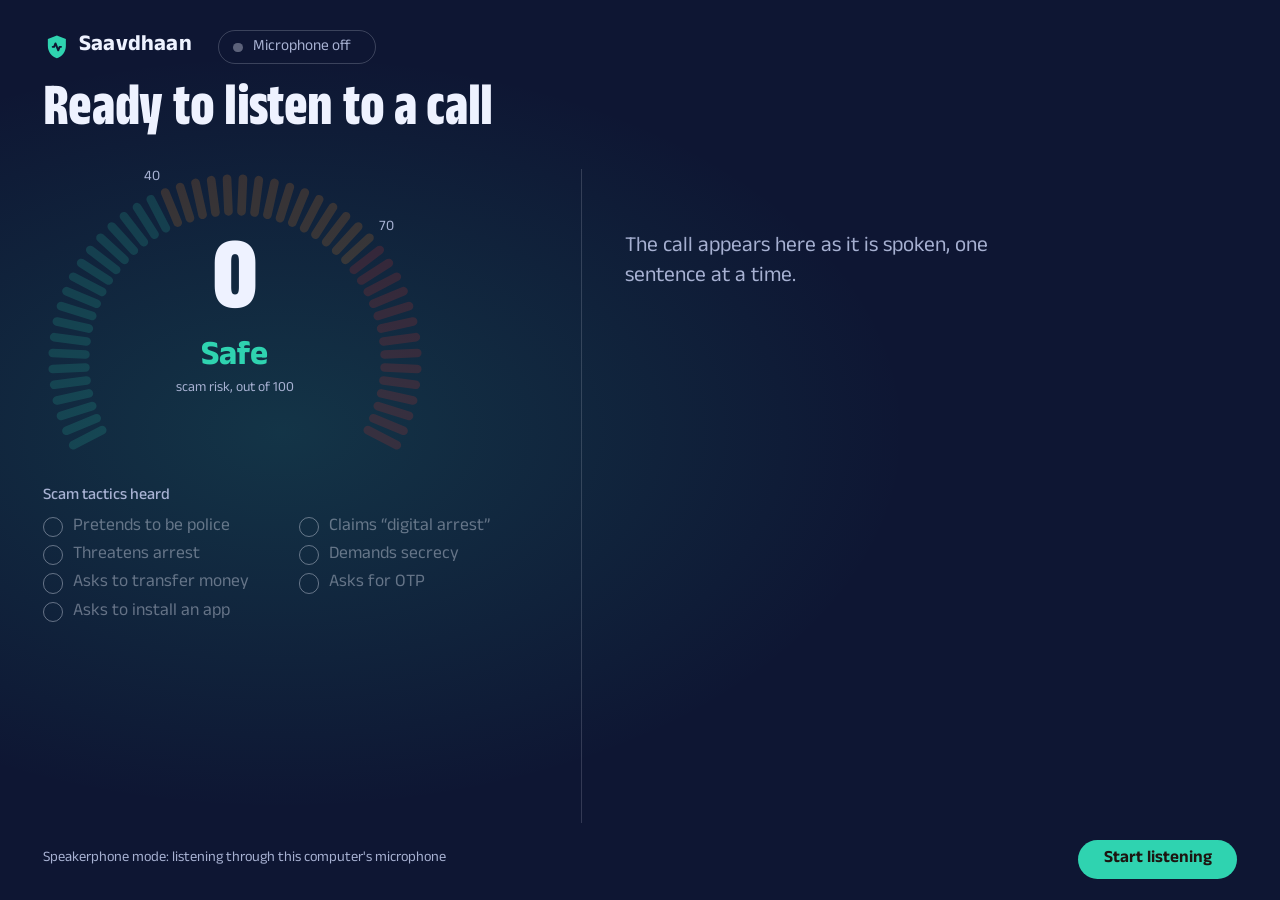
==== frontend/index.html @ 0c53ae39 "feat(frontend): create guardian UI, family alert view, and audio worklet" ====
<!doctype html>
<html lang="en">
<head>
  <meta charset="utf-8">
  <meta name="viewport" content="width=device-width, initial-scale=1">
  <title>Saavdhaan live call</title>
  <link rel="icon" href="data:,">
  <link rel="preconnect" href="https://fonts.googleapis.com">
  <link rel="preconnect" href="https://fonts.gstatic.com" crossorigin>
  <link rel="stylesheet" href="https://fonts.googleapis.com/css2?family=Anek+Devanagari:wdth,wght@75..125,300..800&display=swap">
  <link rel="stylesheet" href="styles.css">
  <script src="app.js" defer></script>
</head>
<body data-phase="idle" data-level="safe">
  <div class="flash" aria-hidden="true"></div>

  <header class="top">
    <div class="brand">
      <svg viewBox="0 0 24 24" aria-hidden="true"><path d="M12 2.2 4.2 5.1v6.1c0 4.9 3.3 9.2 7.8 10.6 4.5-1.4 7.8-5.7 7.8-10.6V5.1z"/><path class="brand-wave" d="M8.4 12h1.2l1.2-3 2.4 6 1.2-3h1.2"/></svg>
      <span>Saavdhaan</span>
    </div>
    <div class="status" id="status">
      <span class="dot" aria-hidden="true"></span>
      <span id="status-text">Microphone off</span>
      <span class="bars" id="bars" aria-hidden="true"><i></i><i></i><i></i><i></i><i></i><i></i><i></i></span>
      <span class="clock" id="clock"></span>
    </div>
  </header>

  <div class="errors" id="errors" role="alert" aria-live="assertive"></div>

  <h1 class="headline" id="headline" aria-live="polite">Ready to listen to a call</h1>

  <main class="stage">
    <section class="judge" aria-label="Scam risk">
      <div class="meter">
        <svg id="gauge" viewBox="0 0 400 312" aria-hidden="true"></svg>
        <div class="readout">
          <span class="score" id="score">0</span>
          <span class="level" id="level">Safe</span>
          <span class="unit">scam risk, out of 100</span>
        </div>
      </div>
      <div class="tactics">
        <h2>Scam tactics heard</h2>
        <ul id="tactics"></ul>
      </div>
    </section>

    <section class="call" aria-label="The call">
      <div class="warning" id="warning" hidden data-audio="none">
        <div class="speaker" aria-hidden="true">
          <svg viewBox="0 0 24 24"><path d="M4 9.5h3.2L12 5.5v13l-4.8-4H4z"/><path class="w1" d="M15.2 9.2a4 4 0 0 1 0 5.6"/><path class="w2" d="M17.8 6.6a7.6 7.6 0 0 1 0 10.8"/></svg>
        </div>
        <div>
          <p class="warning-head"><span>Saavdhaan spoke a warning</span> <span id="warning-time"></span></p>
          <p class="warning-text" id="warning-text" lang="hi-Latn"></p>
          <p class="warning-audio" id="warning-audio"></p>
        </div>
      </div>
      <div class="transcript" id="transcript" aria-live="polite">
        <p class="empty">The call appears here as it is spoken, one sentence at a time.</p>
      </div>
    </section>
  </main>

  <footer class="foot">
    <p class="demo-note">Speakerphone mode: listening through this computer's microphone</p>
    <div class="controls">
      <button class="btn start" id="start" type="button">Start listening</button>
      <button class="btn stop" id="stop" type="button" hidden>Stop</button>
    </div>
  </footer>

  <aside class="notif" id="alert" hidden aria-live="assertive">
    <div class="notif-stripe" aria-hidden="true"></div>
    <div class="notif-row">
      <span class="notif-icon" aria-hidden="true"><svg viewBox="0 0 24 24"><path d="M12 2.2 4.2 5.1v6.1c0 4.9 3.3 9.2 7.8 10.6 4.5-1.4 7.8-5.7 7.8-10.6V5.1z"/></svg></span>
      <span class="notif-app">Saavdhaan</span>
      <span class="notif-tag" id="alert-tag"></span>
      <span class="notif-when">now</span>
    </div>
    <p class="notif-title" id="alert-title">Alert sent to family</p>
    <p class="notif-body" id="alert-text"></p>
  </aside>

  <div class="summary-wrap" id="summary" hidden>
    <section class="summary" role="dialog" aria-modal="true" aria-labelledby="summary-title">
      <div class="summary-head">
        <h2 id="summary-title">Call summary</h2>
        <button class="btn close" id="summary-close" type="button">Close</button>
      </div>
      <div class="summary-body">
        <dl class="summary-stats">
          <div><dt>Highest risk</dt><dd id="sum-peak">0</dd></div>
          <div><dt>First warning</dt><dd id="sum-first"></dd></div>
          <div><dt>Call length</dt><dd id="sum-length"></dd></div>
        </dl>
        <div class="summary-detail">
          <h3>Scam tactics heard</h3>
          <ul class="sum-tactics" id="sum-tactics"></ul>
          <h3>What the caller said</h3>
          <ul class="sum-evidence" id="sum-evidence"></ul>
        </div>
      </div>
      <div class="helpline">
        <span class="helpline-number">1930</span>
        <p><strong>Got a call like this? Hang up and call 1930.</strong>
          <span id="sum-advice">The National Cyber Crime Helpline. You can also report at cybercrime.gov.in.</span></p>
      </div>
    </section>
  </div>
</body>
</html>
---- frontend/styles.css ----
/* Saavdhaan live call screen. Designed for a 1920x1080 recording: 1rem = 16px at that size,
   and everything scales with the window, so any 16:9 window records the same layout. */

@property --bg { syntax: "<color>"; inherits: true; initial-value: #0e1633; }
@property --accent { syntax: "<color>"; inherits: true; initial-value: #2fd3b0; }

:root {
  --night: #0e1633;     /* calm: listening */
  --umber: #2e1c0c;     /* caution field */
  --maroon: #4c0811;    /* danger field */
  --teal: #2fd3b0;      /* safe */
  --saffron: #ff9022;   /* caution */
  --sindoor: #f2362b;   /* danger */
  --haldi: #ffd23f;     /* what was heard: evidence and lit tactics */
  --ink: #eef2ff;
  --ink-dim: #a7b1d2;
  --paper: #fff7e8;
  --coal: #1d1511;
  --font: "Anek Devanagari", "Nirmala UI", "Segoe UI", system-ui, sans-serif;
  --bg: var(--night);
  --accent: var(--teal);
  color-scheme: dark;
}

body[data-level="caution"] { --bg: var(--umber); --accent: var(--saffron); }
body[data-level="danger"]  { --bg: var(--maroon); --accent: var(--sindoor); }

* { box-sizing: border-box; }
[hidden] { display: none !important; }

html { font-size: calc(min(1vw, 1.7778vh) * 0.8333); }

body {
  margin: 0;
  height: 100vh;
  overflow: hidden;
  display: grid;
  grid-template-rows: auto auto minmax(0, 1fr) auto;
  padding: 2.4rem 4rem 2rem;
  font-family: var(--font);
  font-size: 1.5rem;
  line-height: 1.4;
  color: var(--ink);
  background-color: var(--bg);
  background-image: radial-gradient(ellipse 70% 60% at 22% 48%,
    color-mix(in srgb, var(--accent) 16%, transparent), transparent 70%);
  transition: --bg 900ms ease, --accent 900ms ease;
  -webkit-font-smoothing: antialiased;
}

/* Edge pulse when the call turns dangerous: three beats, then it stays lit. */
body::after {
  content: "";
  position: fixed;
  inset: 0;
  pointer-events: none;
  box-shadow: inset 0 0 0 0 transparent;
  transition: box-shadow 600ms ease;
  z-index: 5;
}
body[data-level="danger"]::after {
  box-shadow: inset 0 0 0 0.6rem var(--sindoor);
  animation: edge 1.1s ease-in-out 3;
}
@keyframes edge {
  0%, 100% { box-shadow: inset 0 0 0 0.6rem var(--sindoor); }
  50% { box-shadow: inset 0 0 0 1.6rem var(--sindoor), inset 0 0 8rem 2rem rgba(242, 54, 43, 0.45); }
}

.flash {
  position: fixed;
  inset: 0;
  pointer-events: none;
  opacity: 0;
  background: radial-gradient(circle at 50% 50%, rgba(242, 54, 43, 0) 25%, rgba(242, 54, 43, 0.6) 100%);
  z-index: 4;
}
body.flash-on .flash { animation: flash 1.3s ease-out 1; }
@keyframes flash { 0% { opacity: 0; } 12% { opacity: 1; } 100% { opacity: 0; } }

/* ---- Header ------------------------------------------------------------------------------ */
.top {
  display: flex;
  align-items: center;
  gap: 2.4rem;
  min-height: 4rem;
}
.brand {
  display: flex;
  align-items: center;
  gap: 0.8rem;
  font-size: 2.1rem;
  font-weight: 700;
  letter-spacing: 0.01em;
}
.brand svg { width: 2.6rem; height: 2.6rem; }
.brand svg path:first-child { fill: var(--accent); transition: fill 900ms ease; }
.brand-wave { fill: none; stroke: var(--bg); stroke-width: 1.7; stroke-linecap: round; stroke-linejoin: round; }

.status {
  display: flex;
  align-items: center;
  gap: 0.9rem;
  padding: 0.55rem 1.4rem 0.45rem;
  border: 1px solid rgba(238, 242, 255, 0.2);
  border-radius: 999px;
  font-size: 1.45rem;
  color: var(--ink-dim);
}
.status .dot {
  width: 0.9rem;
  height: 0.9rem;
  border-radius: 50%;
  background: rgba(238, 242, 255, 0.35);
}
.status .bars { display: none; align-items: center; gap: 0.25rem; height: 2rem; }
.status .bars i {
  display: block;
  width: 0.32rem;
  height: 100%;
  border-radius: 0.2rem;
  background: var(--ink);
  transform: scaleY(0.12);
  transform-origin: center;
}
.status .clock { font-variant-numeric: tabular-nums; color: var(--ink); }

body[data-phase="listening"] .status,
body[data-phase="stopping"] .status { color: var(--ink); border-color: rgba(238, 242, 255, 0.4); }
body[data-phase="listening"] .status .dot { background: var(--sindoor); animation: live 1.4s ease-in-out infinite; }
body[data-phase="listening"] .status .bars { display: flex; }
body[data-phase="connecting"] .status .dot { background: var(--haldi); animation: live 0.8s ease-in-out infinite; }
body[data-phase="dropped"] .status,
body.stalled .status { color: var(--paper); border-color: var(--sindoor); background: rgba(242, 54, 43, 0.25); }
body.stalled .status .dot { background: var(--sindoor); animation: none; }
body[data-phase="dropped"] .status .dot { background: var(--sindoor); }
@keyframes live { 50% { opacity: 0.3; } }

/* ---- Headline: the five-second message ---------------------------------------------------- */
.headline {
  margin: 1.6rem 0 2.4rem;
  max-width: 74rem;
  font-size: 5.6rem;
  font-weight: 760;
  font-stretch: 75%;
  line-height: 0.98;
  letter-spacing: -0.005em;
  text-wrap: balance;
}
body[data-level="danger"] .headline { color: #fff; }

/* ---- Stage ------------------------------------------------------------------------------- */
.stage {
  display: grid;
  grid-template-columns: 46rem minmax(0, 1fr);
  gap: 4.5rem;
  min-height: 0;
}

.judge { display: flex; flex-direction: column; gap: 1.6rem; min-height: 0; }

.meter { position: relative; width: 36rem; }
.meter svg { display: block; width: 100%; height: auto; overflow: visible; }
.meter .tick { stroke-width: 9; stroke-linecap: round; }
.meter .mark { font-family: var(--font); font-size: 15px; fill: var(--ink-dim); text-anchor: middle; }
.readout {
  position: absolute;
  left: 0;
  right: 0;
  top: 27%;
  display: flex;
  flex-direction: column;
  align-items: center;
  text-align: center;
}
.score {
  font-size: 9.6rem;
  font-weight: 800;
  font-stretch: 75%;
  line-height: 0.8;
  font-variant-numeric: tabular-nums;
}
.level {
  margin-top: 0.9rem;
  font-size: 3.2rem;
  font-weight: 720;
  line-height: 1;
  color: var(--accent);
  transition: color 900ms ease;
}
body[data-level="danger"] .level { color: #fff; }
.unit { margin-top: 0.4rem; font-size: 1.3rem; color: var(--ink-dim); }

.tactics h2 {
  margin: 0 0 0.8rem;
  font-size: 1.5rem;
  font-weight: 500;
  color: var(--ink-dim);
}
.tactics ul {
  list-style: none;
  margin: 0;
  padding: 0;
  display: grid;
  grid-template-columns: 1fr 1fr;
  gap: 0.75rem 2rem;
}
.tactics li {
  display: flex;
  align-items: center;
  gap: 0.9rem;
  font-size: 1.65rem;
  line-height: 1.15;
  color: rgba(238, 242, 255, 0.38);
  transition: color 300ms ease;
}
.tactics .ind {
  flex: none;
  display: grid;
  place-items: center;
  width: 1.9rem;
  height: 1.9rem;
  border-radius: 50%;
  border: 0.18rem solid currentColor;
}
.tactics .ind svg { width: 1.3rem; height: 1.3rem; opacity: 0; }
.tactics li.lit { color: var(--ink); font-weight: 650; }
.tactics li.lit .ind { background: var(--haldi); border-color: var(--haldi); animation: pop 520ms cubic-bezier(.2, 1.6, .4, 1) 1; }
.tactics li.lit .ind svg { opacity: 1; }
.tactics .ind path { fill: none; stroke: var(--coal); stroke-width: 3.2; stroke-linecap: round; stroke-linejoin: round; }
@keyframes pop { 0% { transform: scale(0.4); } 100% { transform: scale(1); } }

/* ---- The call: warning + transcript ------------------------------------------------------ */
.call {
  display: flex;
  flex-direction: column;
  gap: 2rem;
  min-height: 0;
  padding-left: 4rem;
  border-left: 1px solid rgba(238, 242, 255, 0.16);
  transition: padding-top 500ms ease;
}
/* The family alert drops in at the top right; move the call column clear of it. */
body.has-alert .call { padding-top: 5rem; }

.transcript {
  flex: 1;
  min-height: 0;
  overflow-y: auto;
  scrollbar-width: none;
  -webkit-mask-image: linear-gradient(to bottom, transparent 0, #000 7rem);
  mask-image: linear-gradient(to bottom, transparent 0, #000 7rem);
  padding-top: 6rem;
}
.transcript::-webkit-scrollbar { display: none; }
.transcript .empty { margin: auto 0 0; font-size: 2rem; color: var(--ink-dim); max-width: 36ch; }

.line {
  display: grid;
  grid-template-columns: 4.6rem minmax(0, 1fr);
  gap: 1.4rem;
  margin: 0 0 1.3rem;
  font-size: 2.1rem;
  line-height: 1.38;
  color: rgba(238, 242, 255, 0.62);
  transition: color 400ms ease, font-size 350ms ease;
  animation: arrive 380ms ease-out 1;
}
.line time {
  padding-top: 0.5em;
  font-size: 1.3rem;
  line-height: 1;
  color: var(--ink-dim);
  font-variant-numeric: tabular-nums;
}
.line.latest { font-size: 2.85rem; line-height: 1.3; color: var(--ink); font-weight: 520; }
@keyframes arrive { from { opacity: 0; transform: translateY(0.8rem); } to { opacity: 1; transform: none; } }

mark {
  color: var(--coal);
  background: linear-gradient(var(--haldi), var(--haldi)) no-repeat 0 0 / 100% 100%;
  padding: 0 0.14em;
  margin: 0 -0.04em;
  border-radius: 0.14em;
  -webkit-box-decoration-break: clone;
  box-decoration-break: clone;
  animation: highlight 600ms ease-out 1;
}
.line:not(.latest) mark { background-image: linear-gradient(rgba(255, 210, 63, 0.82), rgba(255, 210, 63, 0.82)); }
@keyframes highlight { from { background-size: 0% 100%; } to { background-size: 100% 100%; } }

.warning {
  flex: none;
  display: grid;
  grid-template-columns: auto minmax(0, 1fr);
  gap: 1.8rem;
  padding: 2rem 2.4rem 2.1rem;
  border-radius: 1.6rem;
  background: var(--paper);
  color: var(--coal);
  box-shadow: 0 1.6rem 4rem rgba(0, 0, 0, 0.35);
  animation: placard 480ms cubic-bezier(.2, 1.2, .4, 1) 1;
}
@keyframes placard { from { opacity: 0; transform: scale(0.94); } to { opacity: 1; transform: none; } }
.speaker {
  display: grid;
  place-items: center;
  width: 5.4rem;
  height: 5.4rem;
  border-radius: 50%;
  background: var(--sindoor);
}
.speaker svg { width: 3.2rem; height: 3.2rem; }
.speaker path { fill: none; stroke: #fff; stroke-width: 1.8; stroke-linecap: round; stroke-linejoin: round; }
.speaker path:first-child { fill: #fff; }
.warning[data-audio="playing"] .w1 { animation: wave 900ms ease-in-out infinite; }
.warning[data-audio="playing"] .w2 { animation: wave 900ms ease-in-out 150ms infinite; }
@keyframes wave { 50% { opacity: 0.15; } }
.warning-head {
  margin: 0 0 0.4rem;
  display: flex;
  flex-wrap: wrap;
  gap: 0 0.6rem;
  font-size: 1.6rem;
  font-weight: 700;
  color: #b81d14;
}
.warning-text { margin: 0; font-size: 2.35rem; font-weight: 640; line-height: 1.24; }
.warning-audio { margin: 0.7rem 0 0; font-size: 1.3rem; color: #6b5a4c; }

/* ---- Footer ------------------------------------------------------------------------------ */
.foot {
  display: flex;
  align-items: center;
  justify-content: space-between;
  gap: 2rem;
  padding-top: 1.6rem;
}
.demo-note { margin: 0; font-size: 1.35rem; color: var(--ink-dim); }
.controls { display: flex; gap: 1rem; }

.btn {
  font: inherit;
  font-size: 1.6rem;
  font-weight: 650;
  line-height: 1;
  padding: 1.05rem 2.4rem 0.95rem;
  border: 0;
  border-radius: 999px;
  cursor: pointer;
  color: var(--coal);
}
.btn:focus-visible { outline: 0.25rem solid var(--haldi); outline-offset: 0.25rem; }
.btn:disabled { opacity: 0.5; cursor: default; }
.btn.start { background: var(--teal); }
.btn.stop { background: var(--ink); }
.btn.close { background: var(--coal); color: var(--paper); }

/* ---- Errors ------------------------------------------------------------------------------ */
/* Bottom centre, so a problem never hides the headline that says what is going on. */
.errors {
  position: fixed;
  bottom: 7.6rem;
  left: 50%;
  transform: translateX(-50%);
  width: min(72rem, calc(100vw - 2rem));
  display: flex;
  flex-direction: column;
  gap: 0.8rem;
  z-index: 40;
}
.err {
  display: flex;
  align-items: flex-start;
  gap: 1.2rem;
  padding: 1.2rem 1.4rem 1.2rem 1.6rem;
  border-radius: 1rem;
  border-left: 0.7rem solid var(--sindoor);
  background: #fff;
  color: var(--coal);
  font-size: 1.55rem;
  line-height: 1.35;
  box-shadow: 0 1rem 3rem rgba(0, 0, 0, 0.4);
  animation: arrive 300ms ease-out 1;
}
.err strong { display: block; color: #b81d14; }
.err p { margin: 0; flex: 1; }
.err button {
  font: inherit;
  font-size: 1.3rem;
  padding: 0.3rem 0.9rem;
  border: 1px solid rgba(29, 21, 17, 0.3);
  border-radius: 0.6rem;
  background: transparent;
  color: var(--coal);
  cursor: pointer;
}

/* ---- Family alert: a phone notification ---------------------------------------------------- */
.notif {
  position: fixed;
  top: 1.4rem;
  right: 2.6rem;
  width: 42rem;
  overflow: hidden;
  padding: 1.5rem 1.8rem 1.6rem;
  border-radius: 2.2rem;
  background: rgba(246, 246, 250, 0.96);
  -webkit-backdrop-filter: blur(1.4rem);
  backdrop-filter: blur(1.4rem);
  color: #14161f;
  box-shadow: 0 1.8rem 5rem rgba(0, 0, 0, 0.45);
  z-index: 30;
  animation: drop 620ms cubic-bezier(.18, 1.25, .4, 1) 1;
}
@keyframes drop { from { transform: translateY(-130%); } to { transform: none; } }
.notif-stripe {
  position: absolute;
  left: 0;
  right: 0;
  top: 0;
  height: 0.55rem;
  background: repeating-linear-gradient(-45deg, var(--haldi) 0 0.8rem, var(--coal) 0.8rem 1.6rem);
}
.notif-row { display: flex; align-items: center; gap: 0.8rem; font-size: 1.3rem; color: #5b6070; }
.notif-icon {
  display: grid;
  place-items: center;
  width: 2.6rem;
  height: 2.6rem;
  border-radius: 0.7rem;
  background: var(--sindoor);
}
.notif-icon svg { width: 1.6rem; height: 1.6rem; fill: #fff; }
.notif-app { font-weight: 650; color: #14161f; }
.notif-tag {
  padding: 0.15rem 0.7rem 0.05rem;
  border-radius: 0.5rem;
  background: var(--haldi);
  color: var(--coal);
  font-weight: 750;
}
.notif-when { margin-left: auto; }
.notif-title { margin: 0.9rem 0 0.2rem; font-size: 1.75rem; font-weight: 720; }
.notif-body {
  margin: 0;
  font-size: 1.45rem;
  line-height: 1.35;
  color: #2a2e3a;
  display: -webkit-box;
  -webkit-box-orient: vertical;
  -webkit-line-clamp: 4;
  overflow: hidden;
}

/* ---- End-of-call summary ------------------------------------------------------------------- */
.summary-wrap {
  position: fixed;
  inset: 0;
  display: grid;
  place-items: center;
  padding: 2rem;
  background: rgba(6, 8, 20, 0.7);
  -webkit-backdrop-filter: blur(0.5rem);
  backdrop-filter: blur(0.5rem);
  z-index: 35;
  animation: fade 300ms ease-out 1;
}
@keyframes fade { from { opacity: 0; } to { opacity: 1; } }
.summary {
  width: min(88rem, 100%);
  max-height: calc(100vh - 4rem);
  overflow: hidden;
  border-radius: 2rem;
  background: var(--paper);
  color: var(--coal);
  box-shadow: 0 2rem 6rem rgba(0, 0, 0, 0.5);
  animation: placard 420ms cubic-bezier(.2, 1.2, .4, 1) 1;
}
.summary-head {
  display: flex;
  align-items: center;
  justify-content: space-between;
  padding: 2.4rem 3.2rem 0;
}
.summary-head h2 { margin: 0; font-size: 3.4rem; font-weight: 760; font-stretch: 80%; line-height: 1; }
.summary-body {
  display: grid;
  grid-template-columns: 19rem minmax(0, 1fr);
  gap: 3.6rem;
  padding: 2.4rem 3.2rem 2.8rem;
}
.summary-stats { margin: 0; display: flex; flex-direction: column; gap: 2rem; }
.summary-stats dt { font-size: 1.35rem; color: #6b5a4c; }
.summary-stats dd {
  margin: 0;
  font-size: 4.4rem;
  font-weight: 780;
  font-stretch: 75%;
  line-height: 1;
  font-variant-numeric: tabular-nums;
}
#sum-peak { color: #b81d14; }
.summary-detail h3 { margin: 0 0 0.9rem; font-size: 1.5rem; font-weight: 600; color: #6b5a4c; }
.sum-tactics {
  list-style: none;
  margin: 0 0 2.2rem;
  padding: 0;
  display: flex;
  flex-wrap: wrap;
  gap: 0.7rem;
}
.sum-tactics li {
  padding: 0.5rem 1.1rem 0.35rem;
  border-radius: 0.6rem;
  background: var(--haldi);
  font-size: 1.6rem;
  font-weight: 650;
}
.sum-tactics li.none { background: transparent; padding-left: 0; font-weight: 400; color: #6b5a4c; }
.sum-evidence { list-style: none; margin: 0; padding: 0; display: flex; flex-direction: column; gap: 0.7rem; }
.sum-evidence li {
  font-size: 1.9rem;
  line-height: 1.3;
  padding-left: 1.2rem;
  border-left: 0.3rem solid var(--haldi);
}
.sum-evidence li.none { border: 0; padding: 0; font-size: 1.6rem; color: #6b5a4c; }
.helpline {
  display: flex;
  align-items: center;
  gap: 2.4rem;
  padding: 2rem 3.2rem 2.2rem;
  background: var(--sindoor);
  color: #fff;
}
.helpline-number {
  font-size: 6.4rem;
  font-weight: 800;
  font-stretch: 75%;
  line-height: 0.85;
  letter-spacing: 0.01em;
}
.helpline p { margin: 0; font-size: 1.7rem; line-height: 1.35; max-width: 58ch; }
.helpline strong { display: block; font-size: 2.1rem; }

/* ---- Narrow / portrait windows: stack everything ------------------------------------------ */
@media (max-aspect-ratio: 1/1) {
  html { font-size: 2.3vw; }
  body { height: auto; min-height: 100vh; overflow: auto; padding: 1.6rem; }
  .top { flex-wrap: wrap; gap: 1rem; }
  .headline { font-size: 4.6rem; }
  .stage { grid-template-columns: minmax(0, 1fr); gap: 2.4rem; }
  .meter { width: min(42rem, 100%); margin: 0 auto; }
  .call { padding-left: 0; border-left: 0; }
  .transcript { max-height: 60vh; padding-top: 2rem; }
  .notif { right: 1rem; left: 1rem; width: auto; }
  .summary { overflow-y: auto; }
  .summary-body { grid-template-columns: minmax(0, 1fr); }
  .foot { position: sticky; bottom: 0; background: var(--bg); padding-bottom: 1rem; }
}

@media (prefers-reduced-motion: reduce) {
  *, *::before, *::after {
    animation-duration: 1ms !important;
    animation-iteration-count: 1 !important;
    transition-duration: 1ms !important;
  }
}
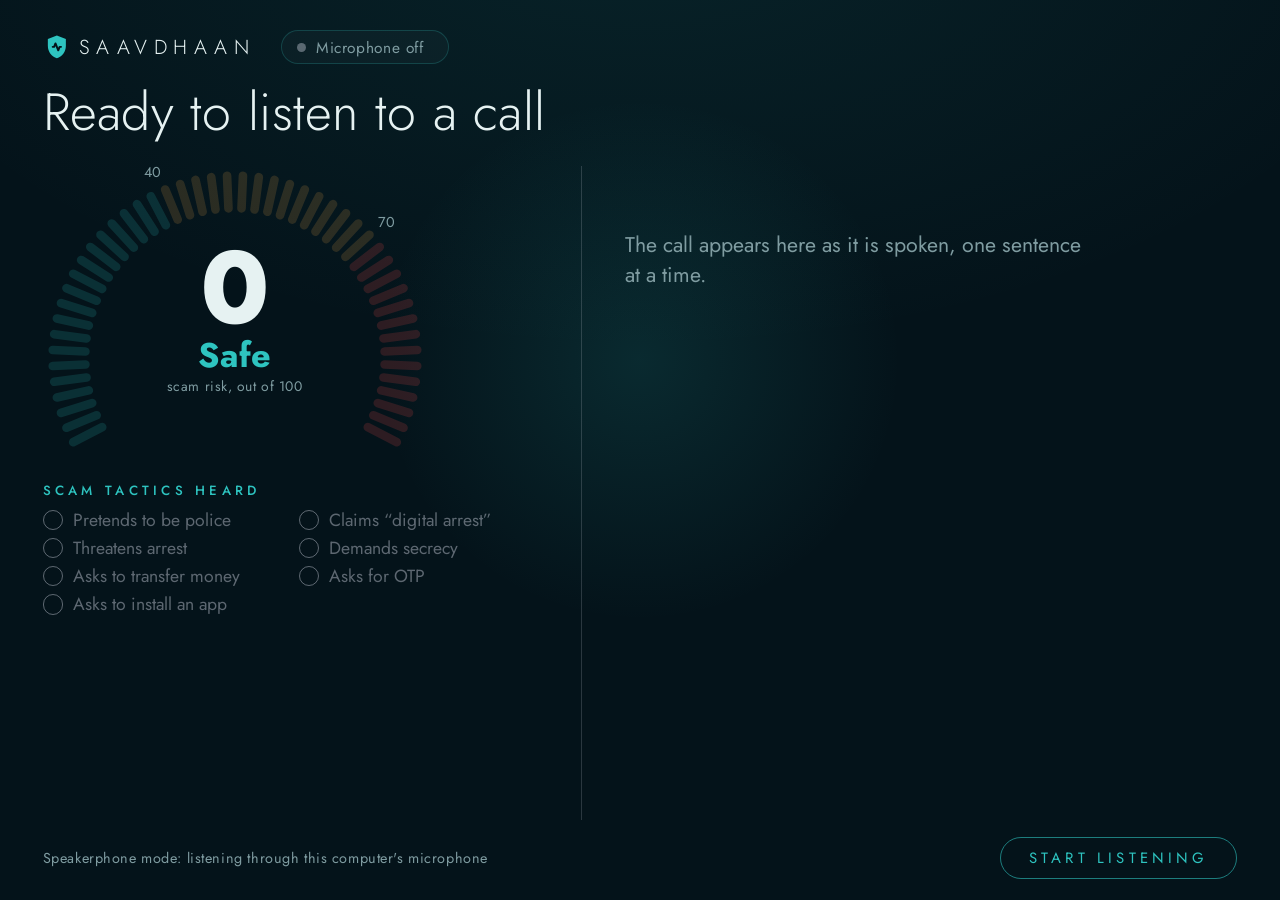
==== commit 7d7183a7: "added alerts and readme update" ====
--- a/frontend/index.html
+++ b/frontend/index.html
@@ -7,7 +7,7 @@
   <link rel="icon" href="data:,">
   <link rel="preconnect" href="https://fonts.googleapis.com">
   <link rel="preconnect" href="https://fonts.gstatic.com" crossorigin>
-  <link rel="stylesheet" href="https://fonts.googleapis.com/css2?family=Anek+Devanagari:wdth,wght@75..125,300..800&display=swap">
+  <link rel="stylesheet" href="https://fonts.googleapis.com/css2?family=Anek+Devanagari:wdth,wght@75..125,300..800&family=Jost:wght@200..600&display=swap">
   <link rel="stylesheet" href="styles.css">
   <script src="app.js" defer></script>
 </head>
@@ -82,6 +82,7 @@
     </div>
     <p class="notif-title" id="alert-title">Alert sent to family</p>
     <p class="notif-body" id="alert-text"></p>
+    <p class="notif-fo" id="alert-fo" hidden></p>
   </aside>
 
   <div class="summary-wrap" id="summary" hidden>
--- a/frontend/styles.css
+++ b/frontend/styles.css
@@ -567,3 +567,55 @@
     transition-duration: 1ms !important;
   }
 }
+
+/* ---- Theme: myzenn-style night (dark teal-black, soft teal glow, thin spaced type) -------------
+   A colour-and-type layer only; layout and behaviour above are unchanged. Danger stays red so the
+   alarm still reads as an alarm. Latin text uses Jost; Devanagari and Tamil fall back per glyph. */
+:root {
+  --night: #04131a;
+  --umber: #171106;
+  --maroon: #1e0709;
+  --teal: #2ec4c0;
+  --saffron: #f0a646;
+  --sindoor: #ff4b4b;
+  --ink: #e6f2f2;
+  --ink-dim: #7f9ca1;
+  --paper: #eef7f6;
+  --font: "Jost", "Anek Devanagari", "Nirmala UI", "Segoe UI", system-ui, sans-serif;
+}
+body {
+  background-image:
+    radial-gradient(circle 34rem at 50% 40%, color-mix(in srgb, var(--accent) 13%, transparent), transparent 72%),
+    radial-gradient(ellipse 90% 70% at 50% -10%, color-mix(in srgb, var(--accent) 9%, transparent), transparent 70%);
+}
+.brand { font-weight: 300; letter-spacing: 0.32em; text-transform: uppercase; font-size: 1.9rem; }
+.status { background: rgba(255, 255, 255, 0.025); border-color: rgba(46, 196, 192, 0.22); letter-spacing: 0.04em; }
+body[data-phase="listening"] .status,
+body[data-phase="stopping"] .status { border-color: rgba(46, 196, 192, 0.45); }
+.headline { font-weight: 300; font-stretch: 100%; letter-spacing: 0.005em; line-height: 1.05; max-width: none; font-size: 4.9rem; }
+body[data-level="danger"] .headline { color: #fff; font-weight: 400; }
+.tactics h2 { text-transform: uppercase; letter-spacing: 0.32em; font-size: 1.25rem; color: var(--accent); }
+.unit, .demo-note { letter-spacing: 0.04em; }
+.line.latest { font-weight: 400; }
+.btn {
+  background: transparent;
+  color: var(--teal);
+  border: 1px solid color-mix(in srgb, var(--teal) 60%, transparent);
+  font-weight: 400;
+  letter-spacing: 0.28em;
+  text-transform: uppercase;
+  font-size: 1.4rem;
+  padding: 1.2rem 2.6rem 1.1rem;
+  transition: background 300ms ease, color 300ms ease;
+}
+.btn.start { background: transparent; }
+.btn.start:hover { background: color-mix(in srgb, var(--teal) 14%, transparent); }
+.btn.stop { background: transparent; color: var(--ink); border-color: rgba(230, 242, 242, 0.5); }
+.btn.close { background: var(--coal); color: var(--paper); border-color: transparent; letter-spacing: 0.12em; }
+
+/* Wajo Fo status line inside the family alert card */
+.notif-fo { margin: 0.9rem 0 0; padding: 0.7rem 1rem; border-radius: 0.8rem; font-size: 1.35rem; font-weight: 500;
+            background: rgba(46, 196, 192, 0.14); color: #0b4a48; }
+.notif-fo[data-state="requesting"]::before { content: "● "; color: var(--saffron); }
+.notif-fo[data-state="sent"]::before { content: "✓ "; color: #13807c; }
+.notif-fo[data-state="failed"] { background: rgba(255, 75, 75, 0.14); color: #8a1c1c; }
